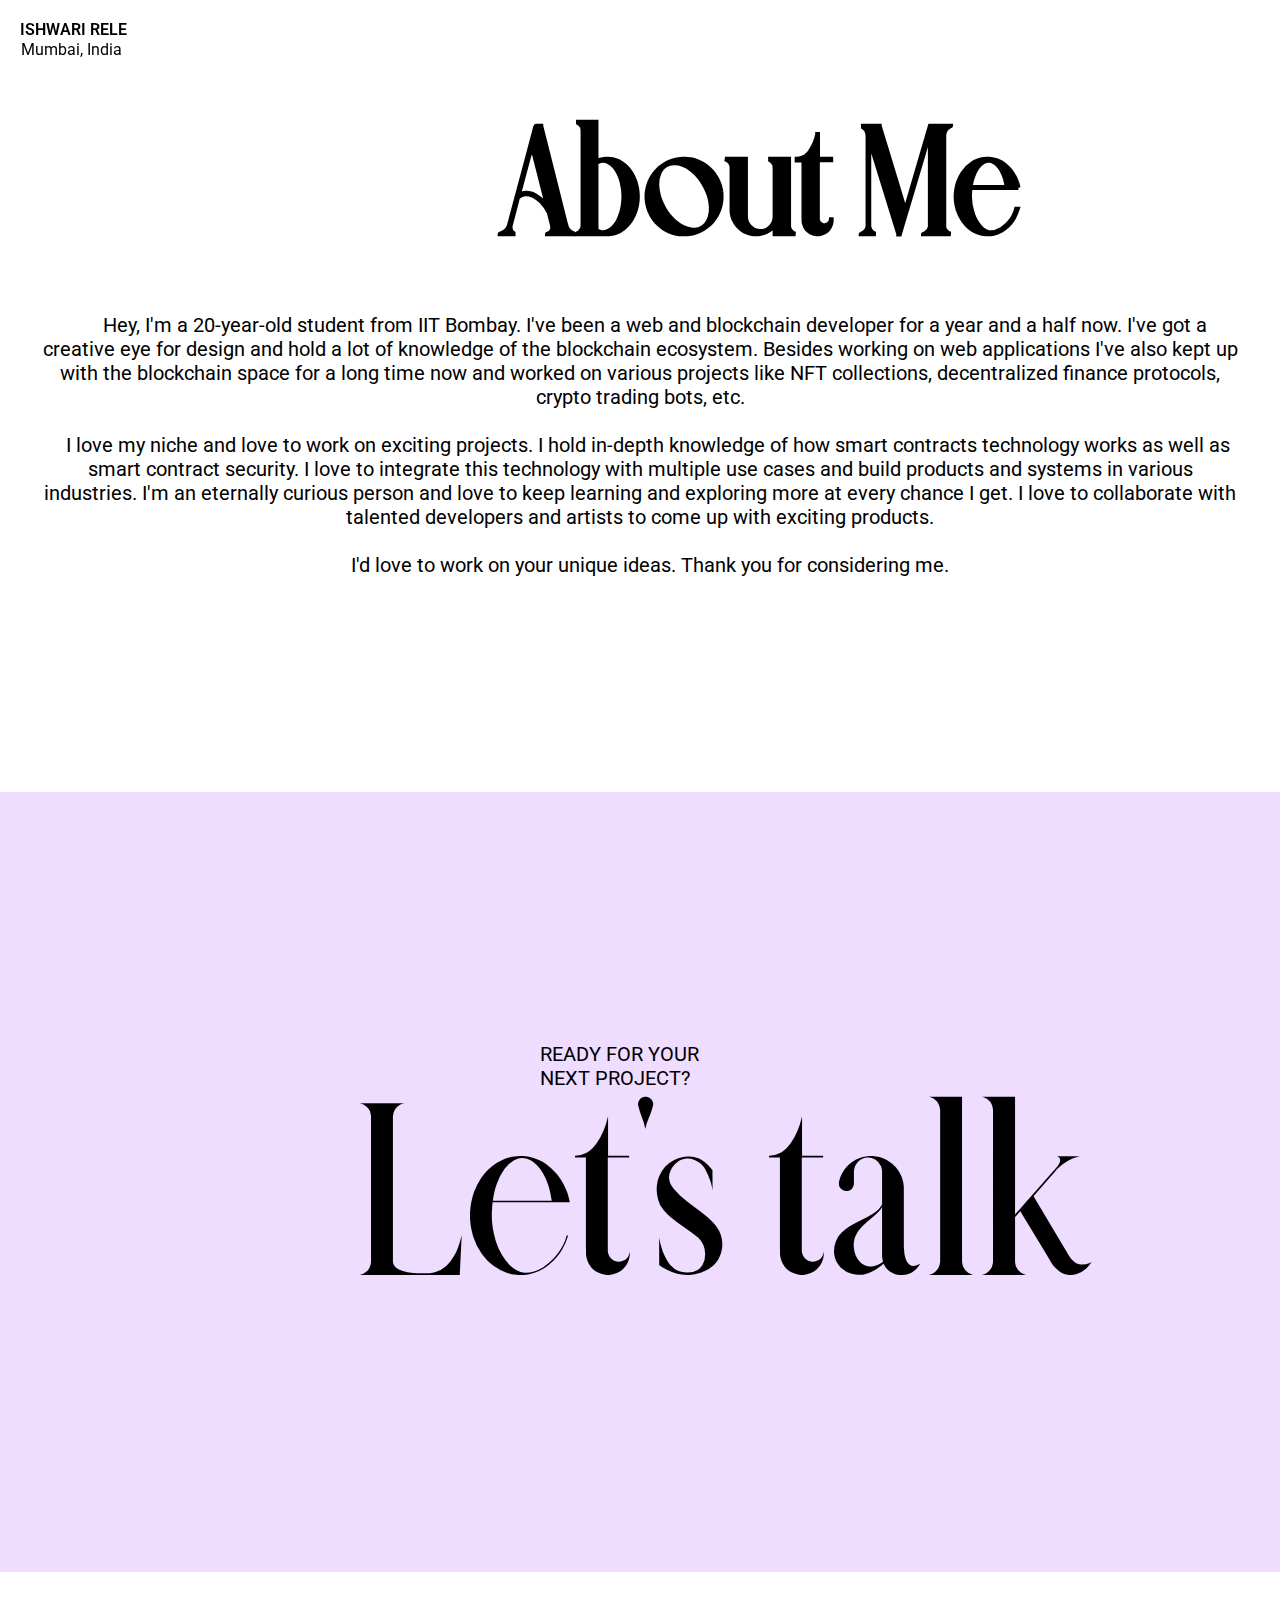
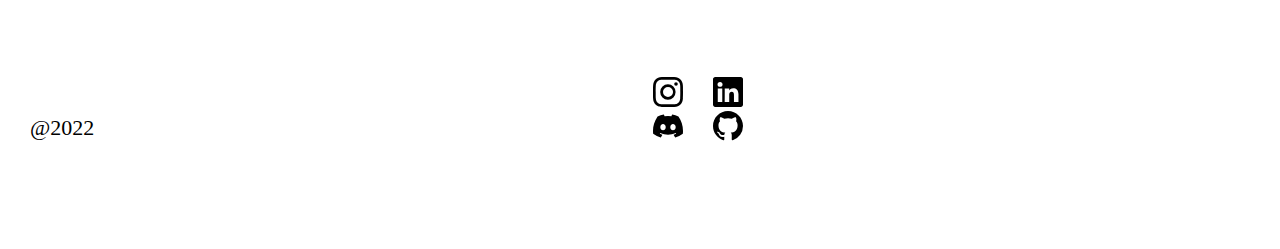
==== about.html @ 13005bb5 "Initial" ====
<!DOCTYPE html>
<html lang="en">
  <head>
    <meta charset="UTF-8" />
    <meta http-equiv="X-UA-Compatible" content="IE=edge" />
    <meta name="viewport" content="width=device-width, initial-scale=1.0" />
    <title>Ishwari Rele - Portfolio</title>
    <link rel="stylesheet" href="about.css" />
    <link rel="preconnect" href="https://fonts.googleapis.com" />
    <link rel="preconnect" href="https://fonts.gstatic.com" crossorigin />
    <link
      href="https://fonts.googleapis.com/css2?family=Playfair+Display:wght@400;500&display=swap"
      rel="stylesheet"
    />
    <link rel="preconnect" href="https://fonts.googleapis.com" />
    <link rel="preconnect" href="https://fonts.gstatic.com" crossorigin />
    <link
      href="https://fonts.googleapis.com/css2?family=Roboto:wght@100;300&display=swap"
      rel="stylesheet"
    />
    <link
      rel="stylesheet"
      href="https://fonts.googleapis.com/css2?family=Material+Symbols+Outlined:opsz,wght,FILL,GRAD@20..48,100..700,0..1,-50..200"
    />
  </head>
  <body>
    <div class="navabar">
      <div class="left">
        <span class="websitename"><a href="index1.html">ISHWARI RELE</a> </span>
        <span class="city">Mumbai, India</span>
      </div>
      <div class="right">
        <a class="hover-underline-animationmenu" href="">ABOUT ME</a>
        <div
          onclick="myFunction()"
          id="mail"
          href="ishwarirele18@gmail.com"
        ></div>
        <img src="icons8-mail-24.png" alt="" srcset="" />
      </div>
      <div class="alert">Email Copied !</div>
    </div>
    <div class="first">
      <h1 class="heading">About Me</h1>
      <div class="p">
        <p class="p">
          &nbsp; &nbsp; &nbsp; Hey, I'm a 20-year-old student from IIT Bombay.
          I've been a web and blockchain developer for a year and a half now.
          I've got a creative eye for design and hold a lot of knowledge of the
          blockchain ecosystem. Besides working on web applications I've also
          kept up with the blockchain space for a long time now and worked on
          various projects like NFT collections, decentralized finance
          protocols, crypto trading bots, etc.
        </p>
        <br />
        <p class="p">
          &nbsp; &nbsp;I love my niche and love to work on exciting projects. I
          hold in-depth knowledge of how smart contracts technology works as
          well as smart contract security. I love to integrate this technology
          with multiple use cases and build products and systems in various
          industries. I'm an eternally curious person and love to keep learning
          and exploring more at every chance I get. I love to collaborate with
          talented developers and artists to come up with exciting products.
        </p>
        <br />
        <p class="p">
          &nbsp; &nbsp; I'd love to work on your unique ideas. Thank you for
          considering me.
        </p>
      </div>
    </div>

    <section class="four section change">
      <p>READY FOR YOUR NEXT PROJECT?</p>
      <div class="talk hover-underline-animation">
        <a href="">Let's talk</a>
        <div class="leaf" id="leaf2">
          <img src="mail_purple2.png" alt="" />
        </div>
        <div class="leaf" id="leaf1">
          <img src="mail_purple2.png" alt="" />
        </div>
        <div class="leaf" id="leaf3">
          <img src="mail_purple2.png" alt="" />
        </div>
        <div class="leaf" id="leaf4">
          <img src="mail_purple2.png" alt="" />
        </div>
        <div class="leaf" id="leaf5">
          <img src="mail_purple2.png" alt="" />
        </div>
        <div class="leaf" id="leaf6">
          <img src="mail_purple2.png" alt="" />
        </div>
        <div class="leaf" id="leaf7">
          <img src="mail_purple2.png" alt="" />
        </div>
        <div class="leaf" id="leaf8">
          <img src="mail_purple2.png" alt="" />
        </div>
        <div class="leaf" id="leaf9">
          <img src="mail_purple2.png" alt="" />
        </div>
        <div class="leaf" id="leaf10">
          <img src="mail_purple2.png" alt="" />
        </div>
        <div class="leaf" id="leaf11">
          <img src="mail_purple2.png" alt="" />
        </div>
      </div>

      <div class="footer">
        <div class="linksend">
          <ul class="linksend">
            <a href="https://www.instagram.com/ishwari.rele/"
              ><svg
                xmlns="http://www.w3.org/2000/svg"
                width="30"
                height="30"
                fill="black"
                class="bi bi-instagram"
                viewBox="0 0 16 16"
              >
                <path
                  d="M8 0C5.829 0 5.556.01 4.703.048 3.85.088 3.269.222 2.76.42a3.917 3.917 0 0 0-1.417.923A3.927 3.927 0 0 0 .42 2.76C.222 3.268.087 3.85.048 4.7.01 5.555 0 5.827 0 8.001c0 2.172.01 2.444.048 3.297.04.852.174 1.433.372 1.942.205.526.478.972.923 1.417.444.445.89.719 1.416.923.51.198 1.09.333 1.942.372C5.555 15.99 5.827 16 8 16s2.444-.01 3.298-.048c.851-.04 1.434-.174 1.943-.372a3.916 3.916 0 0 0 1.416-.923c.445-.445.718-.891.923-1.417.197-.509.332-1.09.372-1.942C15.99 10.445 16 10.173 16 8s-.01-2.445-.048-3.299c-.04-.851-.175-1.433-.372-1.941a3.926 3.926 0 0 0-.923-1.417A3.911 3.911 0 0 0 13.24.42c-.51-.198-1.092-.333-1.943-.372C10.443.01 10.172 0 7.998 0h.003zm-.717 1.442h.718c2.136 0 2.389.007 3.232.046.78.035 1.204.166 1.486.275.373.145.64.319.92.599.28.28.453.546.598.92.11.281.24.705.275 1.485.039.843.047 1.096.047 3.231s-.008 2.389-.047 3.232c-.035.78-.166 1.203-.275 1.485a2.47 2.47 0 0 1-.599.919c-.28.28-.546.453-.92.598-.28.11-.704.24-1.485.276-.843.038-1.096.047-3.232.047s-2.39-.009-3.233-.047c-.78-.036-1.203-.166-1.485-.276a2.478 2.478 0 0 1-.92-.598 2.48 2.48 0 0 1-.6-.92c-.109-.281-.24-.705-.275-1.485-.038-.843-.046-1.096-.046-3.233 0-2.136.008-2.388.046-3.231.036-.78.166-1.204.276-1.486.145-.373.319-.64.599-.92.28-.28.546-.453.92-.598.282-.11.705-.24 1.485-.276.738-.034 1.024-.044 2.515-.045v.002zm4.988 1.328a.96.96 0 1 0 0 1.92.96.96 0 0 0 0-1.92zm-4.27 1.122a4.109 4.109 0 1 0 0 8.217 4.109 4.109 0 0 0 0-8.217zm0 1.441a2.667 2.667 0 1 1 0 5.334 2.667 2.667 0 0 1 0-5.334z"
                /></svg
            ></a>
            <a href="https://www.linkedin.com/in/ishwari-rele-31896220b/"
              ><svg
                xmlns="http://www.w3.org/2000/svg"
                width="30"
                height="30"
                fill="black"
                class="bi bi-linkedin"
                viewBox="0 0 16 16"
              >
                <path
                  d="M0 1.146C0 .513.526 0 1.175 0h13.65C15.474 0 16 .513 16 1.146v13.708c0 .633-.526 1.146-1.175 1.146H1.175C.526 16 0 15.487 0 14.854V1.146zm4.943 12.248V6.169H2.542v7.225h2.401zm-1.2-8.212c.837 0 1.358-.554 1.358-1.248-.015-.709-.52-1.248-1.342-1.248-.822 0-1.359.54-1.359 1.248 0 .694.521 1.248 1.327 1.248h.016zm4.908 8.212V9.359c0-.216.016-.432.08-.586.173-.431.568-.878 1.232-.878.869 0 1.216.662 1.216 1.634v3.865h2.401V9.25c0-2.22-1.184-3.252-2.764-3.252-1.274 0-1.845.7-2.165 1.193v.025h-.016a5.54 5.54 0 0 1 .016-.025V6.169h-2.4c.03.678 0 7.225 0 7.225h2.4z"
                /></svg
            ></a>
            <a href="https://github.com/Ishwari18"
              ><svg
                xmlns="http://www.w3.org/2000/svg"
                width="30"
                height="30"
                fill="black"
                class="bi bi-discord"
                viewBox="0 0 16 16"
              >
                <path
                  d="M13.545 2.907a13.227 13.227 0 0 0-3.257-1.011.05.05 0 0 0-.052.025c-.141.25-.297.577-.406.833a12.19 12.19 0 0 0-3.658 0 8.258 8.258 0 0 0-.412-.833.051.051 0 0 0-.052-.025c-1.125.194-2.22.534-3.257 1.011a.041.041 0 0 0-.021.018C.356 6.024-.213 9.047.066 12.032c.001.014.01.028.021.037a13.276 13.276 0 0 0 3.995 2.02.05.05 0 0 0 .056-.019c.308-.42.582-.863.818-1.329a.05.05 0 0 0-.01-.059.051.051 0 0 0-.018-.011 8.875 8.875 0 0 1-1.248-.595.05.05 0 0 1-.02-.066.051.051 0 0 1 .015-.019c.084-.063.168-.129.248-.195a.05.05 0 0 1 .051-.007c2.619 1.196 5.454 1.196 8.041 0a.052.052 0 0 1 .053.007c.08.066.164.132.248.195a.051.051 0 0 1-.004.085 8.254 8.254 0 0 1-1.249.594.05.05 0 0 0-.03.03.052.052 0 0 0 .003.041c.24.465.515.909.817 1.329a.05.05 0 0 0 .056.019 13.235 13.235 0 0 0 4.001-2.02.049.049 0 0 0 .021-.037c.334-3.451-.559-6.449-2.366-9.106a.034.034 0 0 0-.02-.019Zm-8.198 7.307c-.789 0-1.438-.724-1.438-1.612 0-.889.637-1.613 1.438-1.613.807 0 1.45.73 1.438 1.613 0 .888-.637 1.612-1.438 1.612Zm5.316 0c-.788 0-1.438-.724-1.438-1.612 0-.889.637-1.613 1.438-1.613.807 0 1.451.73 1.438 1.613 0 .888-.631 1.612-1.438 1.612Z"
                /></svg
            ></a>
            <a href="https://github.com/Ishwari18">
              <svg
                xmlns="http://www.w3.org/2000/svg"
                width="30"
                height="30"
                fill="black"
                class="bi bi-github"
                viewBox="0 0 16 16"
              >
                <path
                  d="M8 0C3.58 0 0 3.58 0 8c0 3.54 2.29 6.53 5.47 7.59.4.07.55-.17.55-.38 0-.19-.01-.82-.01-1.49-2.01.37-2.53-.49-2.69-.94-.09-.23-.48-.94-.82-1.13-.28-.15-.68-.52-.01-.53.63-.01 1.08.58 1.23.82.72 1.21 1.87.87 2.33.66.07-.52.28-.87.51-1.07-1.78-.2-3.64-.89-3.64-3.95 0-.87.31-1.59.82-2.15-.08-.2-.36-1.02.08-2.12 0 0 .67-.21 2.2.82.64-.18 1.32-.27 2-.27.68 0 1.36.09 2 .27 1.53-1.04 2.2-.82 2.2-.82.44 1.1.16 1.92.08 2.12.51.56.82 1.27.82 2.15 0 3.07-1.87 3.75-3.65 3.95.29.25.54.73.54 1.48 0 1.07-.01 1.93-.01 2.2 0 .21.15.46.55.38A8.012 8.012 0 0 0 16 8c0-4.42-3.58-8-8-8z"
                />
              </svg>
            </a>
          </ul>
        </div>
        <div class="year">@2022</div>
        <div class="backbtn">
          Back to top
          <span class="material-symbols-outlined"> arrow_upward </span>
        </div>
      </div>
    </section>

    <script src="about.js"></script>
  </body>
</html>
---- about.css ----
* {
  margin: 0;
  box-sizing: 0;
}
@font-face {
  font-family: Oruguitas;
  src: url(fonts/Oruguitas\ Demo.otf);
}
@font-face {
  font-family: George;
  src: url(fonts/Louis\ George\ Cafe.ttf);
}
@font-face {
  font-family: Ageo;
  src: url(fonts/AgeoPersonalUse-Medium.otf);
}

.first {
  height: 88vh;
  width: screen;
  /* background-color: rgb(244, 235, 252); */
  background-color: white;
  overflow: hiddebn;
}
.heading {
  font-size: 150px;
  font-family: Oruguitas;
  margin: 100px;
  box-sizing: border-box;
  display: inline-block;
  position: relative;
  text-align: center;
  left: 400px;
}
.p {
  margin: 0px auto;
  width: 1200px;
  font-size: 20px;
  font-family: "Roboto", sans-serif;
  font-weight: 400;
  text-align: center;
  position: relative;
  bottom: 30px;
}
.navabar {
  margin-top: 10px;
  display: flex;
  position: fixed;
  z-index: +20;
}
.websitename {
  font-family: "Roboto", sans-serif;
  font-weight: 600;
}

.websitename a {
  text-decoration: none;
  color: black;
  font-family: "Roboto", sans-serif;
  font-weight: 600;
}
.city {
  position: relative;
  right: 110px;
  top: 20px;
  font-family: "Roboto", sans-serif;
}
.left {
  margin-left: 20px;
  margin-top: 10px;
  position: relative;
  z-index: +50;
}
.right {
  position: relative;
  left: 1120px;
}
#mail {
  position: relative;
  display: inline-block;
}
.right img {
  position: relative;
  width: 20px;
  left: 10px;
  top: 4px;
}
.right a {
  margin: 10px 5px;
  text-decoration: none;
  color: black;
  font-family: "Roboto", sans-serif;
  font-weight: 300;
}
.right a:hover {
  color: black;
  font-weight: 800;
  background: transparent;
}
.right img:hover {
  cursor: pointer;
}
.four {
  width: 100%;
  height: 780px;
  background-color: rgb(239, 221, 255);
  overflow-y: hidden;
  scroll-snap-align: start;
}
.four p {
  position: relative;
  margin: 0px 540px;
  top: 250px;
  z-index: +10;
  font-size: 20px;
  font-family: "Roboto", sans-serif;
}
.talk a {
  font-size: 240px;
  font-family: Oruguitas;
  font-weight: 400;
  text-decoration: none;
  color: black;
  position: relative;
  top: 220px;
  left: 360px;
  z-index: +10;
}
.hover-underline-animation {
  display: inline-block;
  position: relative;
  color: black;
}
.hover-underline-animation:after {
  content: "";
  position: absolute;
  width: 100%;
  transform: scaleX(0);
  width: 800px;
  height: 1px;
  top: 460px;
  left: 350px;
  transform: scaleX(0);
  background-color: black;
  transform-origin: bottom right;
  transition: transform 0.25s ease-out;
}

.hover-underline-animation:hover:after {
  transform: scaleX(1);
  transform-origin: bottom left;
}
/* ---------------------------------------- */
.hover-underline-animationmenu {
  display: inline-block;
  position: relative;
  color: black;
}
.hover-underline-animationmenu:after {
  content: "";
  position: absolute;
  width: 100%;
  transform: scaleX(0);
  width: 100;
  height: 1px;
  top: 20px;
  left: 0px;
  transform: scaleX(0);
  background-color: black;
  transform-origin: bottom right;
  transition: transform 0.25s ease-out;
}

.hover-underline-animationmenu:hover:after {
  transform: scaleX(1);
  transform-origin: bottom left;
}
/* ------------------------------------------------ */
.footer {
  position: absolute;
  top: 183vh;
  display: block;
  z-index: +100;
}
.linksend {
  position: relative;
  margin: 0px 300px;
}
.linksend a {
  padding: 0px 8px;
  margin: 0px 5px;
  position: relative;
  top: 30px;
}
.linksend a:hover {
  cursor: pointer;
}
.year {
  position: relative;
  font-size: 22px;
  margin: 0px 30px;
}
.backbtn {
  position: relative;
  margin-left: 1370px;
  font-size: 22px;
  bottom: 26px;
}
.backbtn:hover {
  cursor: pointer;
}
.material-symbols-outlined {
  position: relative;
  top: 4px;
  font-variation-settings: "FILL" 0, "wght" 400, "GRAD" 0, "opsz" 48;
}

/* ################################################################################################################# */

/* .talk:hover .leaf {
  animation: example 0.5s linear forwards;
  position: relative;
  display: inline-block;
}
@keyframes example {
  0% { transform: translateY(200px);
    display: inline-block;
    opacity: 1; }
  100% { transform: translateY(30px);
  display: inline-block;
  opacity: 0; }
} */
.leaf {
  position: relative;
  display: none;
  background-color: transparent;
}
/* ------------------------------------------------------------- */
#leaf1 {
  position: relative;
  top: 120px;
  right: 370px;
  z-index: +5;
}
#leaf1 img {
  width: 80px;
  z-index: +5;
}
.talk:hover #leaf1 {
  animation: example 0.5s ease-out 0.35s forwards;
  position: relative;
  display: inline-block;
  opacity: 0;
}
@keyframes example {
  0% {
    transform: translateY(100px);
    display: inline-block;
    opacity: 1;
  }
  100% {
    transform: translateY(-80px);
    display: inline-block;
    opacity: 0;
  }
}
/* ################################################################## */
#leaf2 {
  position: relative;
  top: 260px;
  right: 440px;
  z-index: +15;
}
#leaf2 img {
  width: 150px;
}
.talk:hover #leaf2 {
  animation: example 0.6s ease-out 0.03s forwards;
  position: relative;
  display: inline-block;
  opacity: 0;
}
@keyframes example {
  0% {
    transform: translateY(100px);
    display: inline-block;
    opacity: 1;
  }
  100% {
    transform: translateY(-80px);
    display: inline-block;
    opacity: 0;
  }
}

#leaf3 {
  position: relative;
  top: 220px;
  right: 400px;
  z-index: 5;
}
#leaf3 img {
  width: 60px;
}
.talk:hover #leaf3 {
  animation: example 0.5s ease-out 0.3s forwards;
  position: relative;
  display: inline-block;
  opacity: 0;
}
@keyframes example {
  0% {
    transform: translateY(100px);
    display: inline-block;
    opacity: 1;
  }
  100% {
    transform: translateY(-80px);
    display: inline-block;
    opacity: 0;
  }
}

#leaf4 {
  position: relative;
  top: 220px;
  right: 400px;
  z-index: 5;
}
#leaf4 img {
  width: 120px;
}
.talk:hover #leaf4 {
  animation: example 0.6s ease-out 0.08s forwards;
  position: relative;
  display: inline-block;
  opacity: 0;
}
@keyframes example {
  0% {
    transform: translateY(100px);
    display: inline-block;
    opacity: 1;
  }
  100% {
    transform: translateY(-100px);
    display: inline-block;
    opacity: 0;
  }
}

#leaf5 {
  position: relative;
  top: 260px;
  right: 420px;
  z-index: 5;
}
#leaf5 img {
  width: 100px;
}
.talk:hover #leaf5 {
  animation: example 0.5s ease-out 0.3s forwards;
  position: relative;
  display: inline-block;
  opacity: 0;
}
@keyframes example {
  0% {
    transform: translateY(100px);
    display: inline-block;
    opacity: 1;
  }
  100% {
    transform: translateY(-80px);
    display: inline-block;
    opacity: 0;
  }
}

#leaf6 {
  position: relative;
  top: 150px;
  right: 430px;
  z-index: 30;
}
#leaf6 img {
  width: 88px;
}
.talk:hover #leaf6 {
  animation: example 0.5s ease-out 0.25s forwards;
  position: relative;
  display: inline-block;
  opacity: 0;
}
@keyframes example {
  0% {
    transform: translateY(100px);
    display: inline-block;
    opacity: 1;
  }
  100% {
    transform: translateY(-80px);
    display: inline-block;
    opacity: 0;
  }
}

#leaf7 {
  position: relative;
  top: 220px;
  right: 400px;
  z-index: 5;
}
#leaf7 img {
  width: 100px;
}
.talk:hover #leaf7 {
  animation: example 0.5s ease-out 0.01s forwards;
  position: relative;
  display: inline-block;
  opacity: 0;
}
@keyframes example {
  0% {
    transform: translateY(100px);
    display: inline-block;
    opacity: 1;
  }
  100% {
    transform: translateY(-80px);
    display: inline-block;
    opacity: 0;
  }
}
#leaf8 {
  position: relative;
  top: 220px;
  right: 380px;
  z-index: 5;
}
#leaf8 img {
  width: 60px;
}
.talk:hover #leaf8 {
  animation: example 0.6s ease-out 0.4s forwards;
  position: relative;
  display: inline-block;
  opacity: 0;
}
@keyframes example {
  0% {
    transform: translateY(100px);
    display: inline-block;
    opacity: 1;
  }
  100% {
    transform: translateY(-110px);
    display: inline-block;
    opacity: 0;
  }
}

#leaf9 {
  position: relative;
  top: 260px;
  right: 400px;
  z-index: 5;
}
#leaf9 img {
  width: 100px;
}
.talk:hover #leaf9 {
  animation: example 0.5s ease-out forwards;
  position: relative;
  display: inline-block;
  opacity: 0;
}
@keyframes example {
  0% {
    transform: translateY(100px);
    display: inline-block;
    opacity: 1;
  }
  100% {
    transform: translateY(-80px);
    display: inline-block;
    opacity: 0;
  }
}
#leaf10 {
  position: relative;
  left: 840px;
  z-index: 5;
}
#leaf10 img {
  width: 100px;
}
.talk:hover #leaf10 {
  animation: example 0.5s ease-out 0.3s forwards;
  position: relative;
  display: inline-block;
  opacity: 0;
}
@keyframes example {
  0% {
    transform: translateY(100px);
    display: inline-block;
    opacity: 1;
  }
  100% {
    transform: translateY(-20px);
    display: inline-block;
    opacity: 0;
  }
}
#leaf11 {
  position: relative;
  right: 10px;
  z-index: 5;
}
#leaf11 img {
  width: 75px;
}
.talk:hover #leaf11 {
  animation: example 0.5s ease-out 0.36s forwards;
  position: relative;
  display: inline-block;
  opacity: 0;
}
@keyframes example {
  0% {
    transform: translateY(150px);
    display: inline-block;
    opacity: 1;
  }
  100% {
    transform: translateY(20px);
    display: inline-block;
    opacity: 0;
  }
}
/* #333333333333333333333333333333333333################# */

.alert {
  background-color: black;
  width: 130px;
  height: 20px;
  border-radius: 20px;
  color: white;
  font-family: "Roboto", sans-serif;
  position: absolute;
  top: 14px;
  left: 700px;
  text-align: center;
  margin: auto;
  justify-content: center;
  padding: 5px;
  display: none;
  
}
.anime {
  animation: anime 0.3s ease-in-out forwards;
  display: inline-block;
}

@keyframes anime {
  0% {
    display: inline-block;
    opacity: 1;
  }
  100% {
    display: inline-block;
    opacity: 0;
  }
}
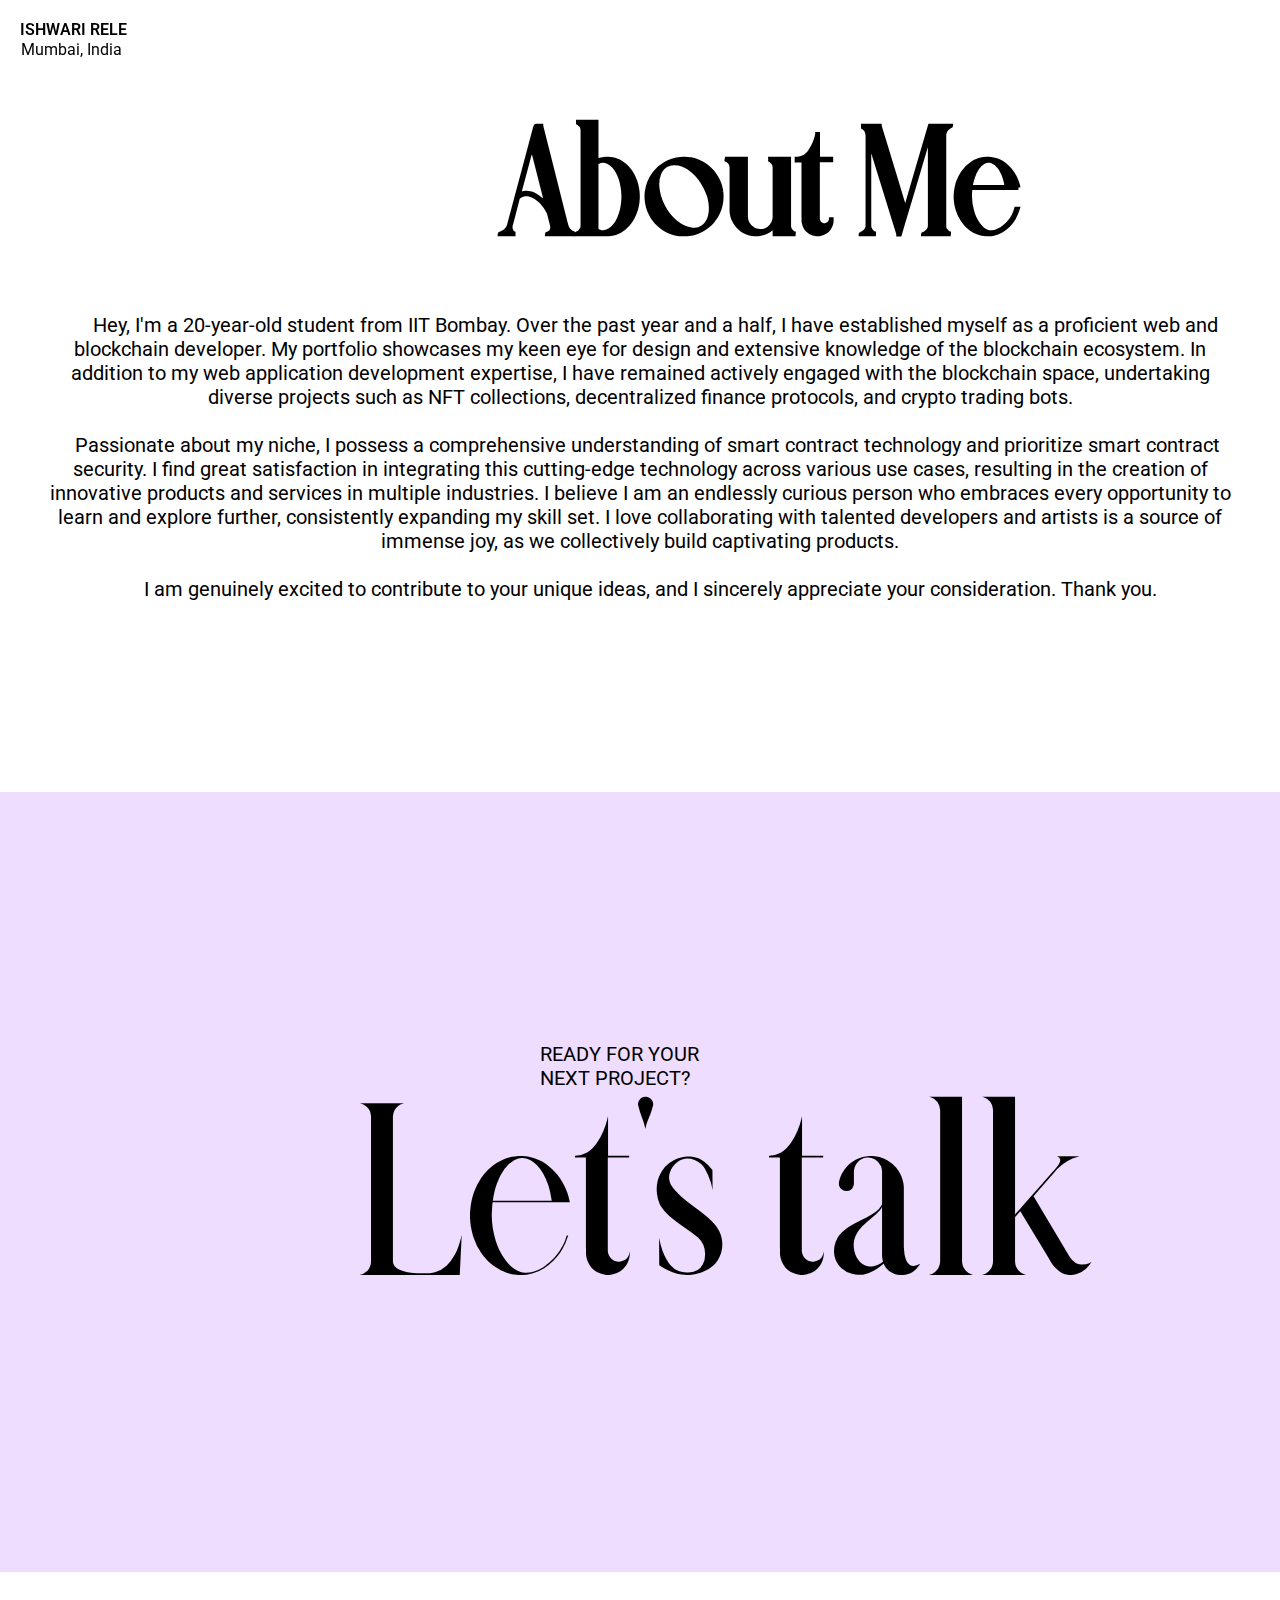
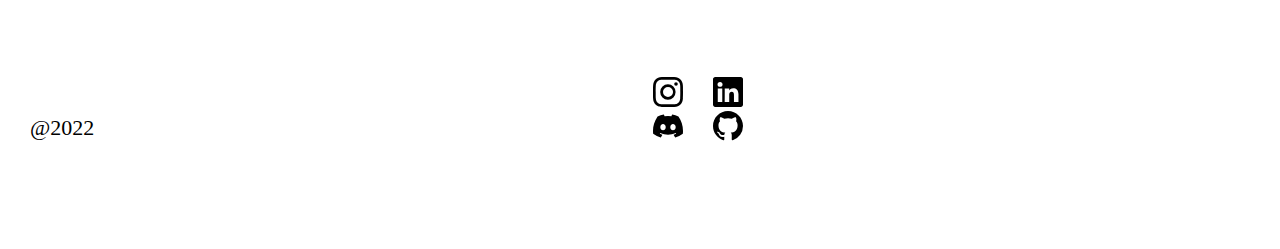
==== commit f8a9f07b: "minor fixes" ====
--- a/about.html
+++ b/about.html
@@ -45,27 +45,30 @@
       <div class="p">
         <p class="p">
           &nbsp; &nbsp; &nbsp; Hey, I'm a 20-year-old student from IIT Bombay.
-          I've been a web and blockchain developer for a year and a half now.
-          I've got a creative eye for design and hold a lot of knowledge of the
-          blockchain ecosystem. Besides working on web applications I've also
-          kept up with the blockchain space for a long time now and worked on
-          various projects like NFT collections, decentralized finance
-          protocols, crypto trading bots, etc.
+          Over the past year and a half, I have established myself as a
+          proficient web and blockchain developer. My portfolio showcases my
+          keen eye for design and extensive knowledge of the blockchain
+          ecosystem. In addition to my web application development expertise, I
+          have remained actively engaged with the blockchain space, undertaking
+          diverse projects such as NFT collections, decentralized finance
+          protocols, and crypto trading bots.
         </p>
         <br />
         <p class="p">
-          &nbsp; &nbsp;I love my niche and love to work on exciting projects. I
-          hold in-depth knowledge of how smart contracts technology works as
-          well as smart contract security. I love to integrate this technology
-          with multiple use cases and build products and systems in various
-          industries. I'm an eternally curious person and love to keep learning
-          and exploring more at every chance I get. I love to collaborate with
-          talented developers and artists to come up with exciting products.
+          &nbsp; &nbsp;Passionate about my niche, I possess a comprehensive
+          understanding of smart contract technology and prioritize smart
+          contract security. I find great satisfaction in integrating this
+          cutting-edge technology across various use cases, resulting in the
+          creation of innovative products and services in multiple
+          industries. I believe I am an endlessly curious person who embraces every opportunity to learn
+          and explore further, consistently expanding my skill set. I love
+          collaborating with talented developers and artists is a source of
+          immense joy, as we collectively build captivating products.
         </p>
         <br />
         <p class="p">
-          &nbsp; &nbsp; I'd love to work on your unique ideas. Thank you for
-          considering me.
+          &nbsp; &nbsp; I am genuinely excited to contribute to your unique
+          ideas, and I sincerely appreciate your consideration. Thank you.
         </p>
       </div>
     </div>
